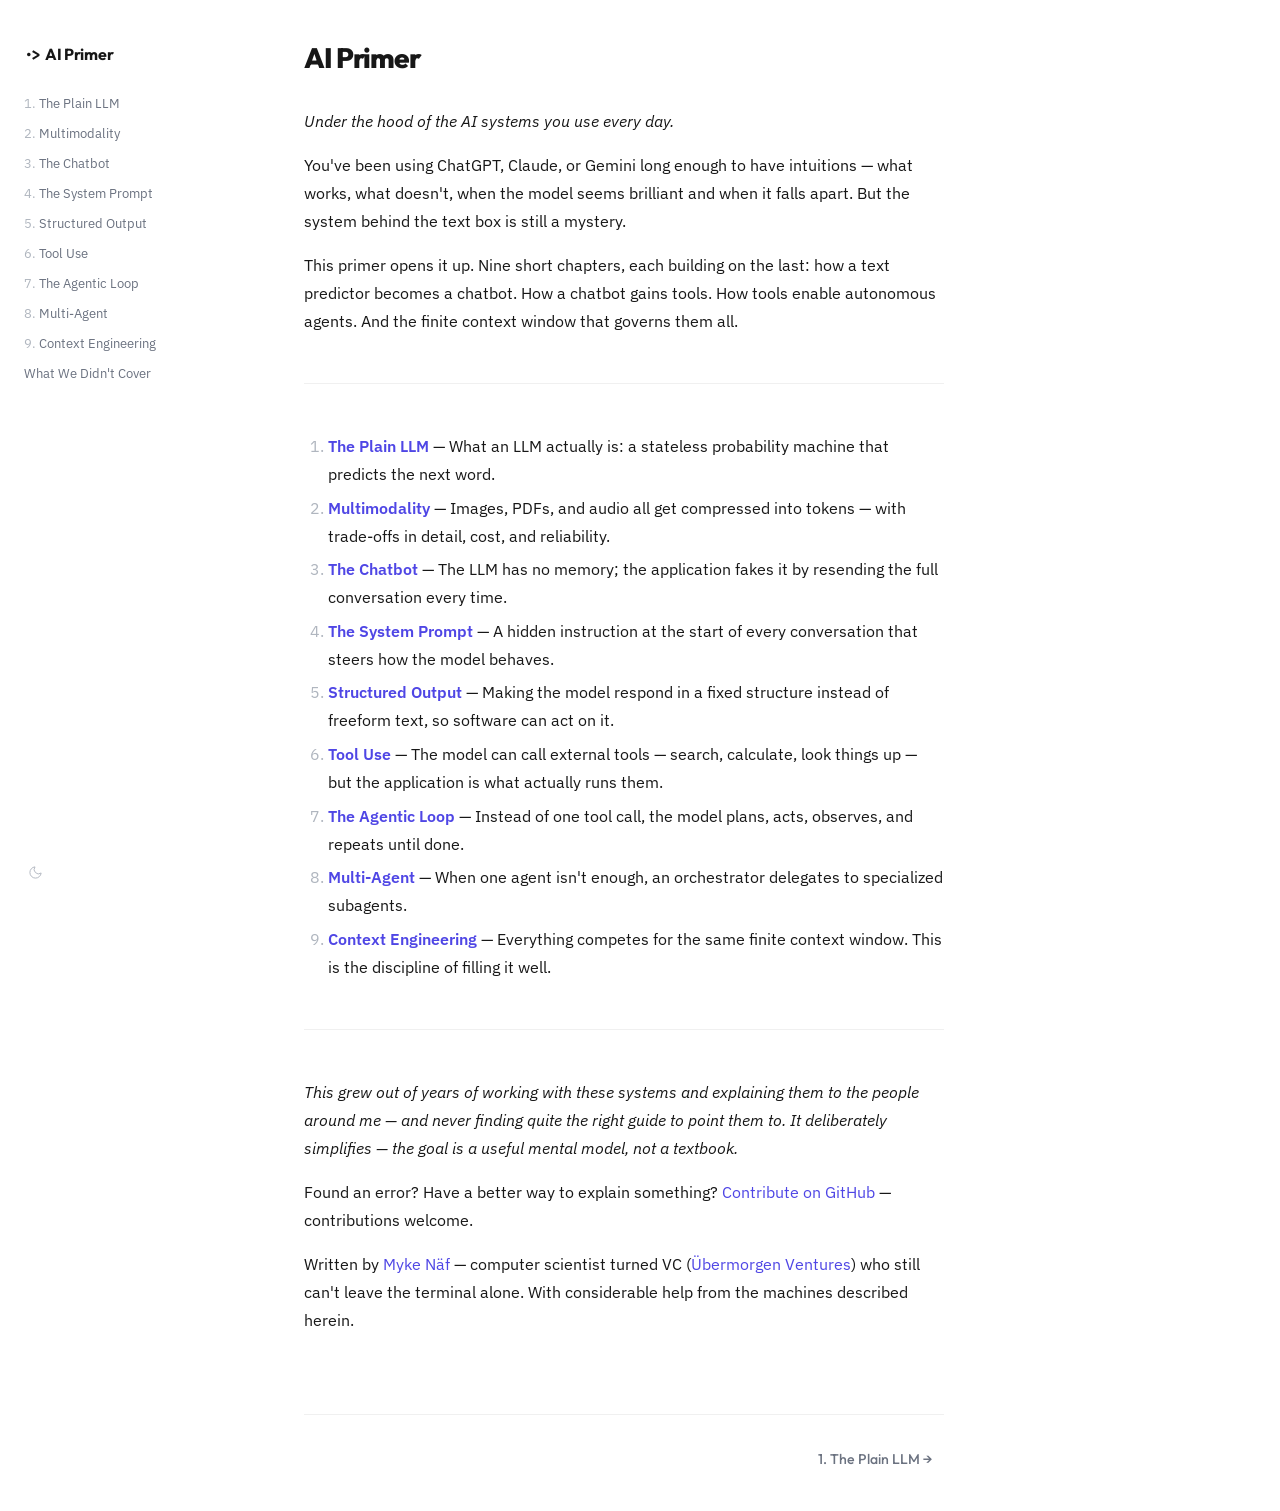
==== docs/index.html @ b0c19c47 "Replace GitBook with static HTML site builder Add build.py that generates a static site from toc.md " ====
<!DOCTYPE html>
<html lang="en">
<head>
  <meta charset="utf-8">
  <meta name="viewport" content="width=device-width, initial-scale=1">
  <title>AI Primer — AI Primer</title>
  <link rel="icon" type="image/svg+xml" href="favicon.svg">
  <script>(function(){var t=localStorage.getItem('theme')||(matchMedia('(prefers-color-scheme:dark)').matches?'dark':'light');document.documentElement.setAttribute('data-theme',t)})();</script>
  <link rel="preconnect" href="https://fonts.googleapis.com">
  <link rel="preconnect" href="https://fonts.gstatic.com" crossorigin>
  <link href="https://fonts.googleapis.com/css2?family=Outfit:wght@500;600;700;800&family=IBM+Plex+Sans:ital,wght@0,400;0,500;0,600;1,400&family=Fira+Code:wght@400&display=swap" rel="stylesheet">
  <style>
    :root {
      --font-display: 'Outfit', system-ui, sans-serif;
      --font-body: 'IBM Plex Sans', system-ui, sans-serif;
      --font-code: 'Fira Code', Consolas, monospace;

      --bg: #ffffff;
      --fg: #171717;
      --fg-muted: #6b7280;
      --fg-faint: #b0b6bf;
      --accent: #4f46e5;
      --accent-hover: #4338ca;
      --border: #f0f0f0;
      --code-bg: #f8f8f9;
      --sidebar-w: 240px;
      --content-max: 640px;
    }

    html[data-theme="dark"] {
      --bg: #0a0a0a;
      --fg: #e5e5e5;
      --fg-muted: #999;
      --fg-faint: #555;
      --accent: #a78bfa;
      --accent-hover: #c4b5fd;
      --border: #1e1e1e;
      --code-bg: #111111;
    }

    *, *::before, *::after { margin: 0; padding: 0; box-sizing: border-box; }
    html { scroll-behavior: smooth; }

    body {
      font-family: var(--font-body);
      background: var(--bg);
      color: var(--fg);
      line-height: 1.75;
      font-size: 1rem;
      display: flex;
      min-height: 100vh;
      -webkit-font-smoothing: antialiased;
    }

    /* --- Progress --- */
    .progress-bar {
      position: fixed;
      top: 0;
      left: 0;
      height: 1px;
      width: 0%;
      background: var(--accent);
      z-index: 1000;
      transition: width 0.15s linear;
    }

    /* --- Sidebar --- */
    .sidebar {
      width: var(--sidebar-w);
      min-width: var(--sidebar-w);
      background: var(--bg);
      position: fixed;
      top: 0; left: 0; bottom: 0;
      overflow-y: auto;
      z-index: 100;
      display: flex;
      flex-direction: column;
    }

    .sidebar-header {
      padding: 2.5rem 1.5rem 1.25rem;
    }

    .sidebar-top {
      display: flex;
      align-items: center;
    }

    .sidebar-logo {
      font-family: var(--font-display);
      font-size: 1rem;
      font-weight: 700;
      color: var(--fg);
      text-decoration: none;
      letter-spacing: -0.02em;
      transition: color 0.15s ease;
    }

    .sidebar-logo:hover { color: var(--accent); text-decoration: none; }

    .logo-mark { font-family: var(--font-code); letter-spacing: -0.2em; margin-right: 0.3em; }


    .theme-toggle {
      background: none;
      border: none;
      cursor: pointer;
      color: var(--fg-faint);
      padding: 0.25rem;
      display: flex;
      align-items: center;
      transition: color 0.15s ease;
    }

    .theme-toggle:hover { color: var(--fg); }
    .theme-toggle svg { width: 15px; height: 15px; }

    html[data-theme="light"] .icon-sun { display: none; }
    html[data-theme="dark"] .icon-moon { display: none; }

    .sidebar-links { padding: 0; flex: 1; }

    .sidebar-links a {
      display: flex;
      align-items: baseline;
      gap: 0.2rem;
      padding: 0.3rem 1.5rem;
      font-family: var(--font-body);
      font-size: 0.8rem;
      color: var(--fg-muted);
      text-decoration: none;
      line-height: 1.6;
      transition: color 0.15s ease;
    }

    .sidebar-links a:hover {
      color: var(--fg);
      text-decoration: none;
    }

    .sidebar-links a.active {
      color: var(--accent);
      font-weight: 500;
    }

    .ch-num {
      font-family: var(--font-body);
      font-size: 0.8rem;
      font-weight: 400;
      color: var(--fg-faint);
    }

    .sidebar-links a.active .ch-num { color: var(--accent); }

    .sidebar-footer {
      padding: 1rem 1.5rem;
    }

    /* --- Mobile menu --- */
    .mobile-menu-btn {
      display: none;
      position: fixed;
      top: 0.75rem;
      left: 0.75rem;
      z-index: 200;
      background: var(--bg);
      border: 1px solid var(--border);
      border-radius: 8px;
      width: 2.25rem;
      height: 2.25rem;
      cursor: pointer;
      color: var(--fg-muted);
      font-size: 0;
      align-items: center;
      justify-content: center;
    }

    .mobile-menu-btn svg { width: 16px; height: 16px; }

    .mobile-overlay {
      display: none;
      position: fixed;
      inset: 0;
      background: rgba(0,0,0,0.2);
      z-index: 50;
      opacity: 0;
      transition: opacity 0.25s ease;
    }

    /* --- Content --- */
    .content {
      margin-left: var(--sidebar-w);
      flex: 1;
      padding: 2.5rem 4rem;
      max-width: calc(var(--content-max) + 8rem);
      animation: fadeIn 0.3s ease;
    }

    @keyframes fadeIn {
      from { opacity: 0; }
      to { opacity: 1; }
    }

    /* --- Typography --- */
    h1 {
      font-family: var(--font-display);
      font-size: 1.75rem;
      font-weight: 800;
      line-height: 1.25;
      margin: 0 0 2rem;
      letter-spacing: -0.04em;
    }

    h2 {
      font-family: var(--font-display);
      font-size: 1.15rem;
      font-weight: 700;
      line-height: 1.3;
      margin: 3.5rem 0 1rem;
      letter-spacing: -0.025em;
    }

    h3 {
      font-family: var(--font-display);
      font-size: 0.95rem;
      font-weight: 700;
      line-height: 1.4;
      margin: 2.5rem 0 0.75rem;
      letter-spacing: -0.01em;
    }

    p { margin: 1rem 0; }

    a {
      color: var(--accent);
      text-decoration: none;
      transition: color 0.15s ease;
    }

    a:hover {
      color: var(--accent-hover);
      text-decoration: underline;
      text-underline-offset: 2px;
      text-decoration-thickness: 1px;
    }

    strong { font-weight: 600; }

    /* --- Code & Diagrams --- */
    code {
      font-family: var(--font-code);
      font-size: 0.85em;
      background: var(--code-bg);
      padding: 0.15em 0.35em;
      border-radius: 4px;
    }

    pre {
      background: var(--code-bg);
      border-radius: 6px;
      padding: 1.25rem 1.5rem;
      overflow-x: auto;
      margin: 1.75rem 0;
      line-height: 1.45;
    }

    pre code {
      background: none;
      padding: 0;
      font-size: 0.85rem;
      line-height: inherit;
      display: block;
    }

    /* --- Blockquotes --- */
    blockquote {
      border-left: 2px solid var(--border);
      padding-left: 1.25rem;
      margin: 1.5rem 0;
      color: var(--fg-muted);
    }

    blockquote p { margin: 0.5rem 0; }

    /* --- Tables --- */
    table {
      width: 100%;
      border-collapse: collapse;
      margin: 1.5rem 0;
      font-size: 0.88rem;
    }

    th, td {
      text-align: left;
      padding: 0.6rem 0.75rem;
      border-bottom: 1px solid var(--border);
    }

    th {
      font-family: var(--font-display);
      font-weight: 600;
      font-size: 0.7rem;
      text-transform: uppercase;
      letter-spacing: 0.06em;
      color: var(--fg-muted);
    }

    tr:last-child td { border-bottom: none; }

    /* --- Lists --- */
    ul, ol { margin: 1rem 0; padding-left: 1.5rem; }
    li { margin: 0.35rem 0; }
    li::marker { color: var(--fg-faint); }

    /* --- Misc --- */
    hr { border: none; border-top: 1px solid var(--border); margin: 3rem 0; }
    img { max-width: 100%; height: auto; margin: 1.5rem 0; }

    /* --- Prev/Next --- */
    .prev-next {
      display: flex;
      justify-content: space-between;
      margin-top: 5rem;
      padding-top: 2rem;
      border-top: 1px solid var(--border);
      font-family: var(--font-display);
      font-size: 0.88rem;
    }

    .prev-next a {
      max-width: 48%;
      color: var(--fg-muted);
      font-weight: 500;
      padding: 0.5rem 0.75rem;
      border-radius: 6px;
      transition: all 0.15s ease;
    }

    .prev-next a:hover { color: var(--accent); background: var(--code-bg); text-decoration: none; }

    /* --- Scrollbar --- */
    ::-webkit-scrollbar { width: 0px; }
    ::selection { background: var(--accent); color: #fff; }

    /* --- Mobile --- */
    @media (max-width: 860px) {
      .mobile-menu-btn { display: flex; }
      .mobile-overlay { display: block; }

      .sidebar {
        transform: translateX(-100%);
        transition: transform 0.25s cubic-bezier(0.4, 0, 0.2, 1);
        background: var(--bg);
      }

      .sidebar.open {
        transform: translateX(0);
        box-shadow: 2px 0 24px rgba(0,0,0,0.06);
      }

      .mobile-overlay.open { opacity: 1; }

      .content {
        margin-left: 0;
        padding: 2rem 1.5rem;
        padding-top: 4rem;
        max-width: 100%;
      }

      h1 { font-size: 1.5rem; }
    }

    @media print {
      .sidebar, .mobile-menu-btn, .progress-bar, .prev-next, .mobile-overlay { display: none !important; }
      .content { margin-left: 0; max-width: 100%; padding: 0; }
    }
  </style>
</head>
<body>
  <div class="progress-bar"></div>
  <div class="mobile-overlay"></div>
  <button class="mobile-menu-btn" aria-label="Toggle navigation">
    <svg viewBox="0 0 24 24" fill="none" stroke="currentColor" stroke-width="2" stroke-linecap="round"><line x1="3" y1="6" x2="21" y2="6"/><line x1="3" y1="12" x2="21" y2="12"/><line x1="3" y1="18" x2="21" y2="18"/></svg>
  </button>
  <nav class="sidebar">
    <div class="sidebar-header">
      <a href="index.html" class="sidebar-logo"><span class="logo-mark">·&gt;</span> AI Primer</a>
    </div>
    <div class="sidebar-links">
      <a href="01-plain-llm.html"><span class="ch-num">1.</span>The Plain LLM</a>
<a href="02-multimodality.html"><span class="ch-num">2.</span>Multimodality</a>
<a href="03-chatbot.html"><span class="ch-num">3.</span>The Chatbot</a>
<a href="04-system-prompt.html"><span class="ch-num">4.</span>The System Prompt</a>
<a href="05-structured-output.html"><span class="ch-num">5.</span>Structured Output</a>
<a href="06-tool-use.html"><span class="ch-num">6.</span>Tool Use</a>
<a href="07-agentic-loop.html"><span class="ch-num">7.</span>The Agentic Loop</a>
<a href="08-multi-agent.html"><span class="ch-num">8.</span>Multi-Agent</a>
<a href="09-context-engineering.html"><span class="ch-num">9.</span>Context Engineering</a>
<a href="what-we-didnt-cover.html">What We Didn't Cover</a>
    </div>
    <div class="sidebar-footer">
      <button class="theme-toggle" aria-label="Toggle theme">
        <svg class="icon-moon" viewBox="0 0 24 24" fill="none" stroke="currentColor" stroke-width="1.5"><path d="M21 12.79A9 9 0 1 1 11.21 3 7 7 0 0 0 21 12.79z"/></svg>
        <svg class="icon-sun" viewBox="0 0 24 24" fill="none" stroke="currentColor" stroke-width="1.5"><circle cx="12" cy="12" r="5"/><line x1="12" y1="1" x2="12" y2="3"/><line x1="12" y1="21" x2="12" y2="23"/><line x1="4.22" y1="4.22" x2="5.64" y2="5.64"/><line x1="18.36" y1="18.36" x2="19.78" y2="19.78"/><line x1="1" y1="12" x2="3" y2="12"/><line x1="21" y1="12" x2="23" y2="12"/><line x1="4.22" y1="19.78" x2="5.64" y2="18.36"/><line x1="18.36" y1="5.64" x2="19.78" y2="4.22"/></svg>
      </button>
    </div>
  </nav>
  <main class="content">
    <article><h1>AI Primer</h1>
<p><em>Under the hood of the AI systems you use every day.</em></p>
<p>You've been using ChatGPT, Claude, or Gemini long enough to have intuitions — what works, what doesn't, when the model seems brilliant and when it falls apart. But the system behind the text box is still a mystery.</p>
<p>This primer opens it up. Nine short chapters, each building on the last: how a text predictor becomes a chatbot. How a chatbot gains tools. How tools enable autonomous agents. And the finite context window that governs them all.</p>
<hr />
<ol>
<li><a href="01-plain-llm.html"><strong>The Plain LLM</strong></a> — What an LLM actually is: a stateless probability machine that predicts the next word.</li>
<li><a href="02-multimodality.html"><strong>Multimodality</strong></a> — Images, PDFs, and audio all get compressed into tokens — with trade-offs in detail, cost, and reliability.</li>
<li><a href="03-chatbot.html"><strong>The Chatbot</strong></a> — The LLM has no memory; the application fakes it by resending the full conversation every time.</li>
<li><a href="04-system-prompt.html"><strong>The System Prompt</strong></a> — A hidden instruction at the start of every conversation that steers how the model behaves.</li>
<li><a href="05-structured-output.html"><strong>Structured Output</strong></a> — Making the model respond in a fixed structure instead of freeform text, so software can act on it.</li>
<li><a href="06-tool-use.html"><strong>Tool Use</strong></a> — The model can call external tools — search, calculate, look things up — but the application is what actually runs them.</li>
<li><a href="07-agentic-loop.html"><strong>The Agentic Loop</strong></a> — Instead of one tool call, the model plans, acts, observes, and repeats until done.</li>
<li><a href="08-multi-agent.html"><strong>Multi-Agent</strong></a> — When one agent isn't enough, an orchestrator delegates to specialized subagents.</li>
<li><a href="09-context-engineering.html"><strong>Context Engineering</strong></a> — Everything competes for the same finite context window. This is the discipline of filling it well.</li>
</ol>
<hr />
<p><em>This grew out of years of working with these systems and explaining them to the people around me — and never finding quite the right guide to point them to. It deliberately simplifies — the goal is a useful mental model, not a textbook.</em></p>
<p>Found an error? Have a better way to explain something? <a href="https://github.com/ymyke/ai-primer">Contribute on GitHub</a> — contributions welcome.</p>
<p>Written by <a href="https://ch.linkedin.com/in/michaelnaef">Myke Näf</a> — computer scientist turned VC (<a href="https://uebermorgen.vc">Übermorgen Ventures</a>) who still can't leave the terminal alone. With considerable help from the machines described herein.</p>
</article>
    <div class="prev-next">
      <div></div>
      <div><a href="01-plain-llm.html">1. The Plain LLM →</a></div>
    </div>
  </main>
  <script>
    (function() {
      var bar = document.querySelector('.progress-bar');
      window.addEventListener('scroll', function() {
        var h = document.documentElement.scrollHeight - window.innerHeight;
        bar.style.width = h > 0 ? (window.scrollY / h * 100) + '%' : '0%';
      });
      var btn = document.querySelector('.mobile-menu-btn');
      var sidebar = document.querySelector('.sidebar');
      var overlay = document.querySelector('.mobile-overlay');
      btn.addEventListener('click', function() {
        sidebar.classList.toggle('open');
        overlay.classList.toggle('open');
      });
      overlay.addEventListener('click', function() {
        sidebar.classList.remove('open');
        overlay.classList.remove('open');
      });
      document.querySelector('.theme-toggle').addEventListener('click', function() {
        var d = document.documentElement;
        var next = d.getAttribute('data-theme') === 'dark' ? 'light' : 'dark';
        d.setAttribute('data-theme', next);
        localStorage.setItem('theme', next);
      });
    })();
  </script>
</body>
</html>
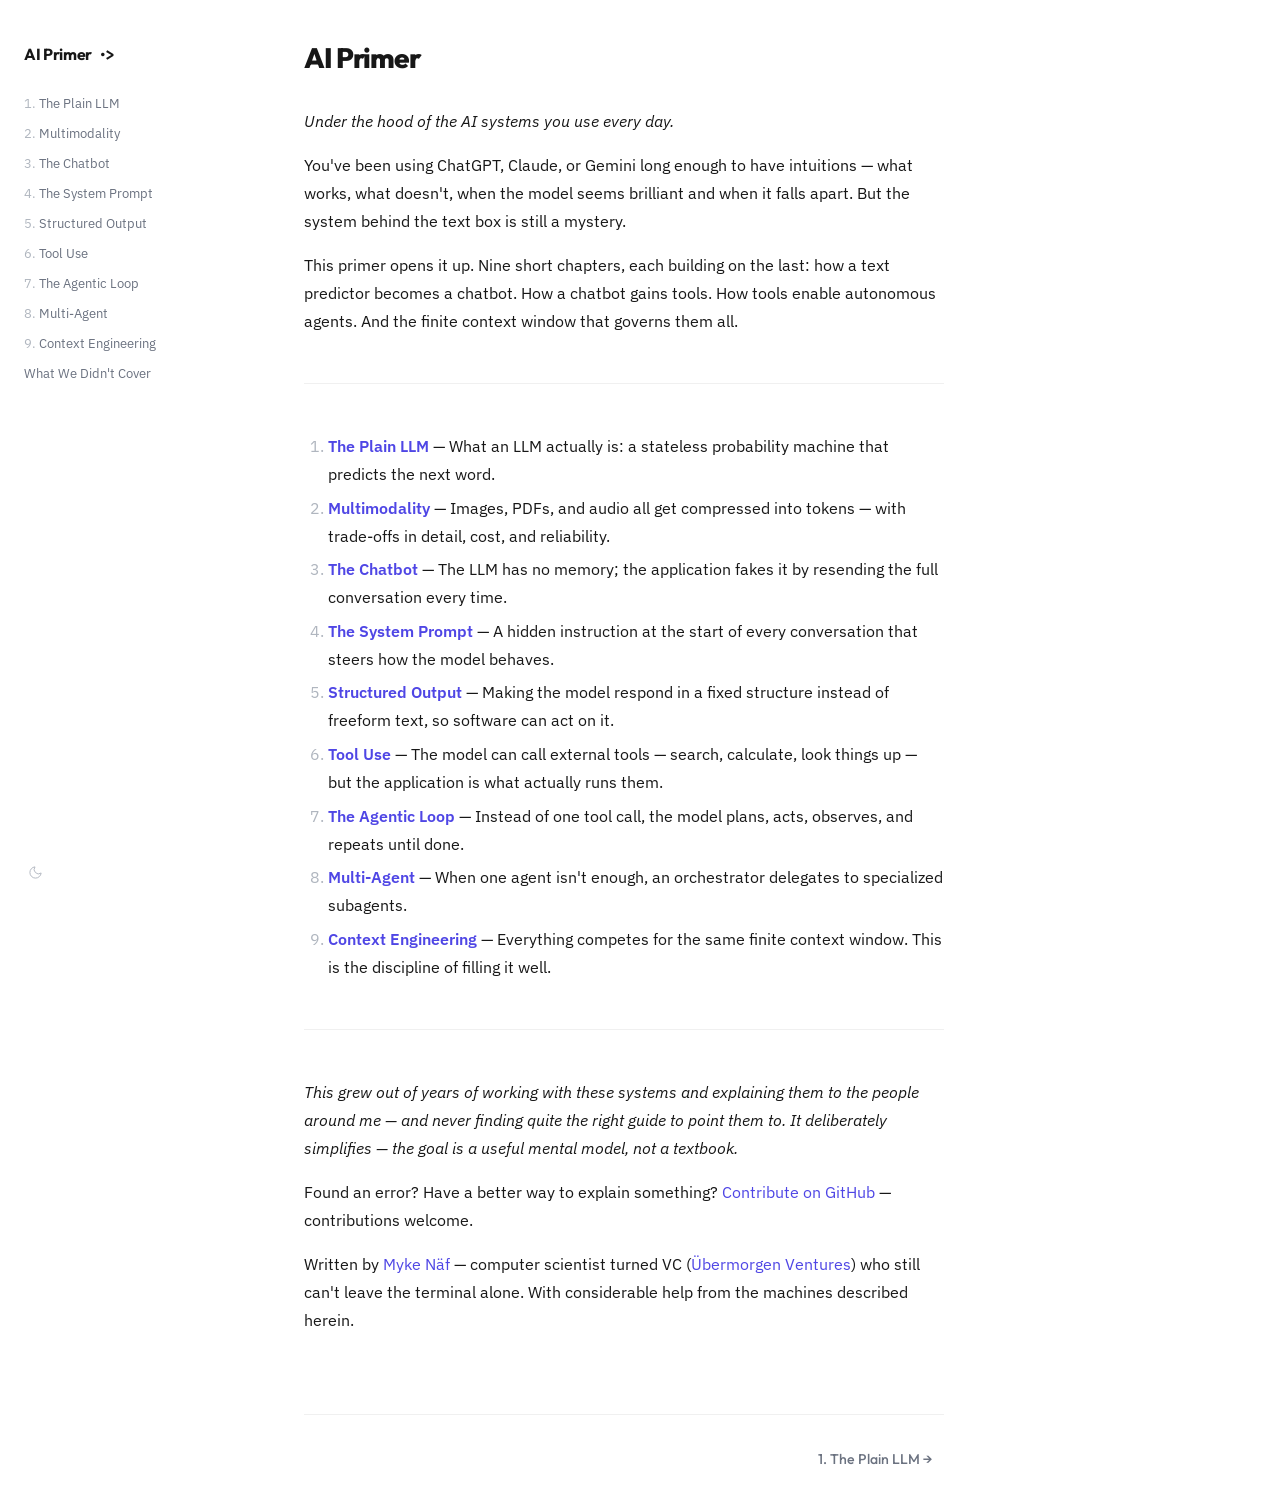
==== commit 86337cc6: "Move logo mark after site title in sidebar" ====
--- a/docs/index.html
+++ b/docs/index.html
@@ -98,7 +98,7 @@
 
     .sidebar-logo:hover { color: var(--accent); text-decoration: none; }
 
-    .logo-mark { font-family: var(--font-code); letter-spacing: -0.2em; margin-right: 0.3em; }
+    .logo-mark { font-family: var(--font-code); letter-spacing: -0.2em; margin-left: 0.2em; }
 
 
     .theme-toggle {
@@ -384,7 +384,7 @@
   </button>
   <nav class="sidebar">
     <div class="sidebar-header">
-      <a href="index.html" class="sidebar-logo"><span class="logo-mark">·&gt;</span> AI Primer</a>
+      <a href="index.html" class="sidebar-logo">AI Primer <span class="logo-mark">·&gt;</span></a>
     </div>
     <div class="sidebar-links">
       <a href="01-plain-llm.html"><span class="ch-num">1.</span>The Plain LLM</a>
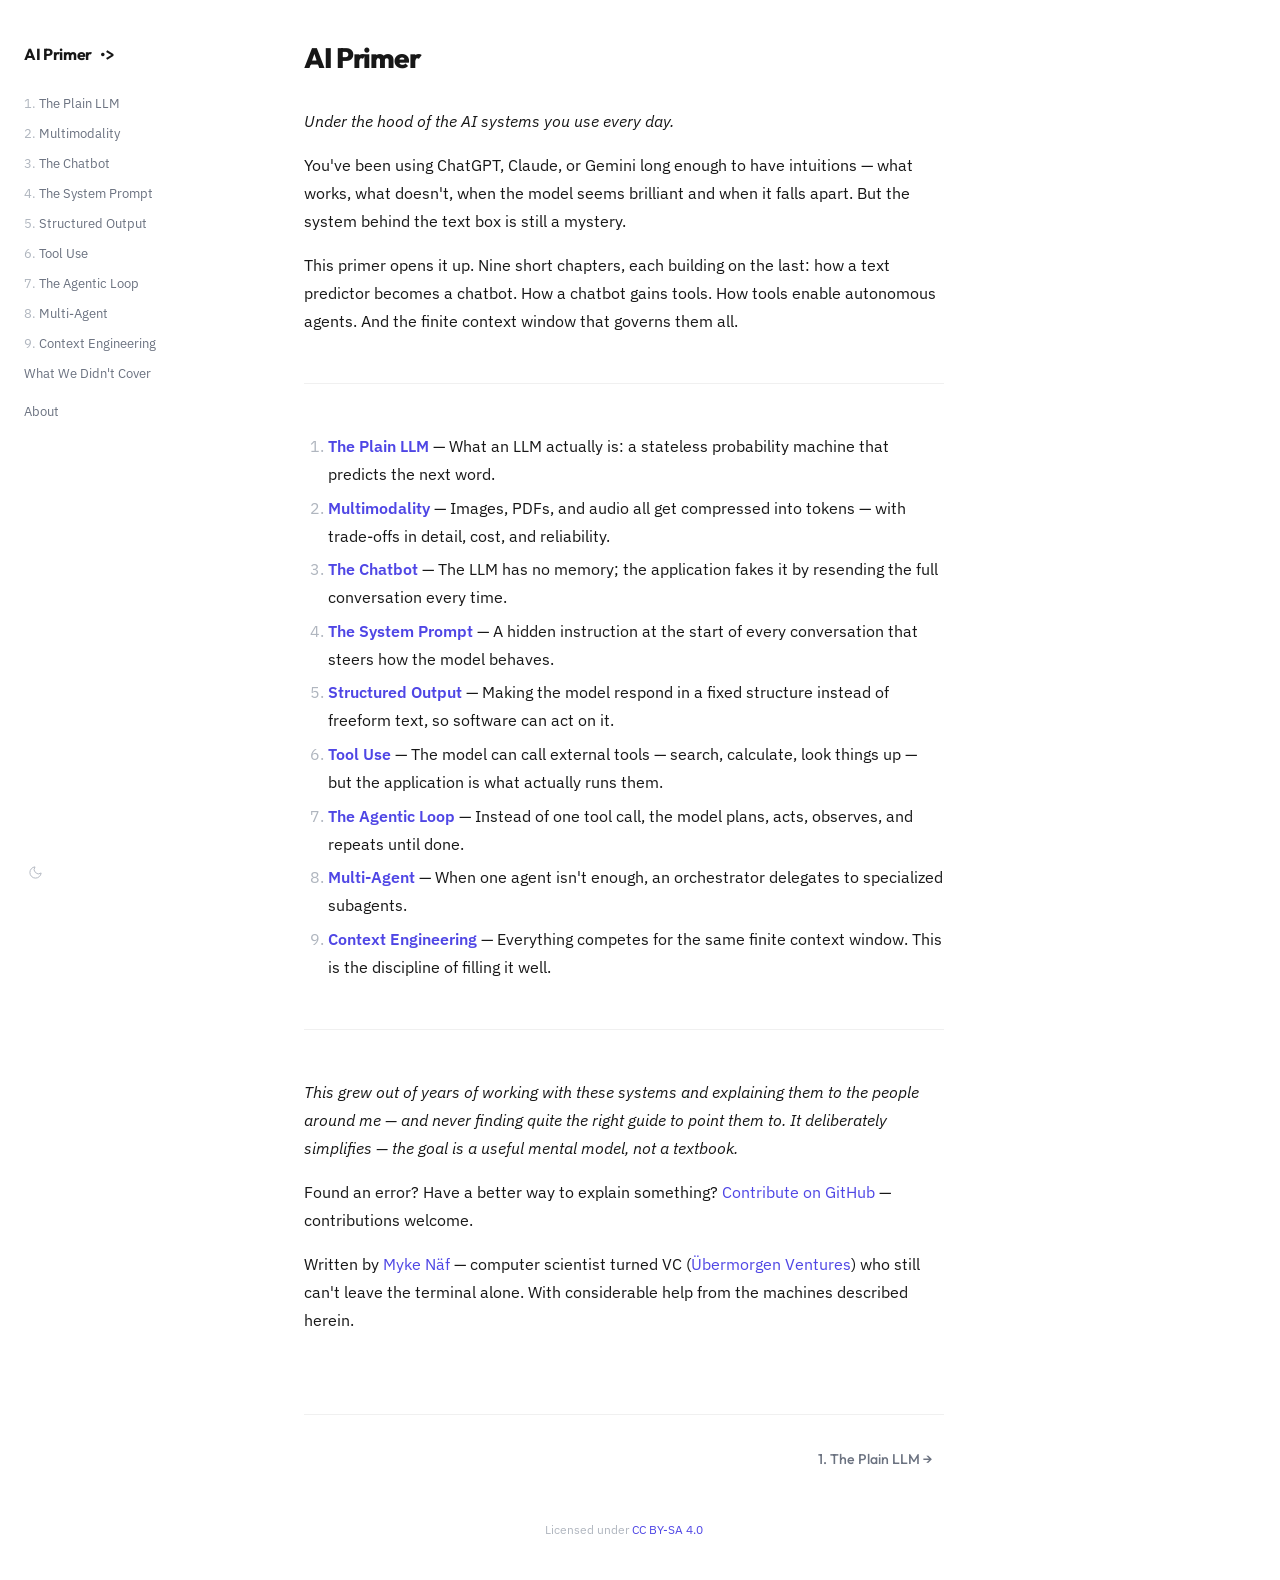
==== commit a8e9b9cc: "Add About link to sidebar navigation" ====
--- a/docs/index.html
+++ b/docs/index.html
@@ -151,6 +151,8 @@
     }
 
     .sidebar-links a.active .ch-num { color: var(--accent); }
+
+    .sidebar-about { margin-top: 0.5rem; }
 
     .sidebar-footer {
       padding: 1rem 1.5rem;
@@ -337,6 +339,13 @@
     }
 
     .prev-next a:hover { color: var(--accent); background: var(--code-bg); text-decoration: none; }
+
+    .license {
+      margin-top: 3rem;
+      font-size: 0.75rem;
+      color: var(--fg-faint);
+      text-align: center;
+    }
 
     /* --- Scrollbar --- */
     ::-webkit-scrollbar { width: 0px; }
@@ -397,6 +406,7 @@
 <a href="08-multi-agent.html"><span class="ch-num">8.</span>Multi-Agent</a>
 <a href="09-context-engineering.html"><span class="ch-num">9.</span>Context Engineering</a>
 <a href="what-we-didnt-cover.html">What We Didn't Cover</a>
+<a href="index.html" class="sidebar-about">About</a>
     </div>
     <div class="sidebar-footer">
       <button class="theme-toggle" aria-label="Toggle theme">
@@ -431,6 +441,9 @@
       <div></div>
       <div><a href="01-plain-llm.html">1. The Plain LLM →</a></div>
     </div>
+    <footer class="license">
+      Licensed under <a href="https://creativecommons.org/licenses/by-sa/4.0/">CC BY-SA 4.0</a>
+    </footer>
   </main>
   <script>
     (function() {
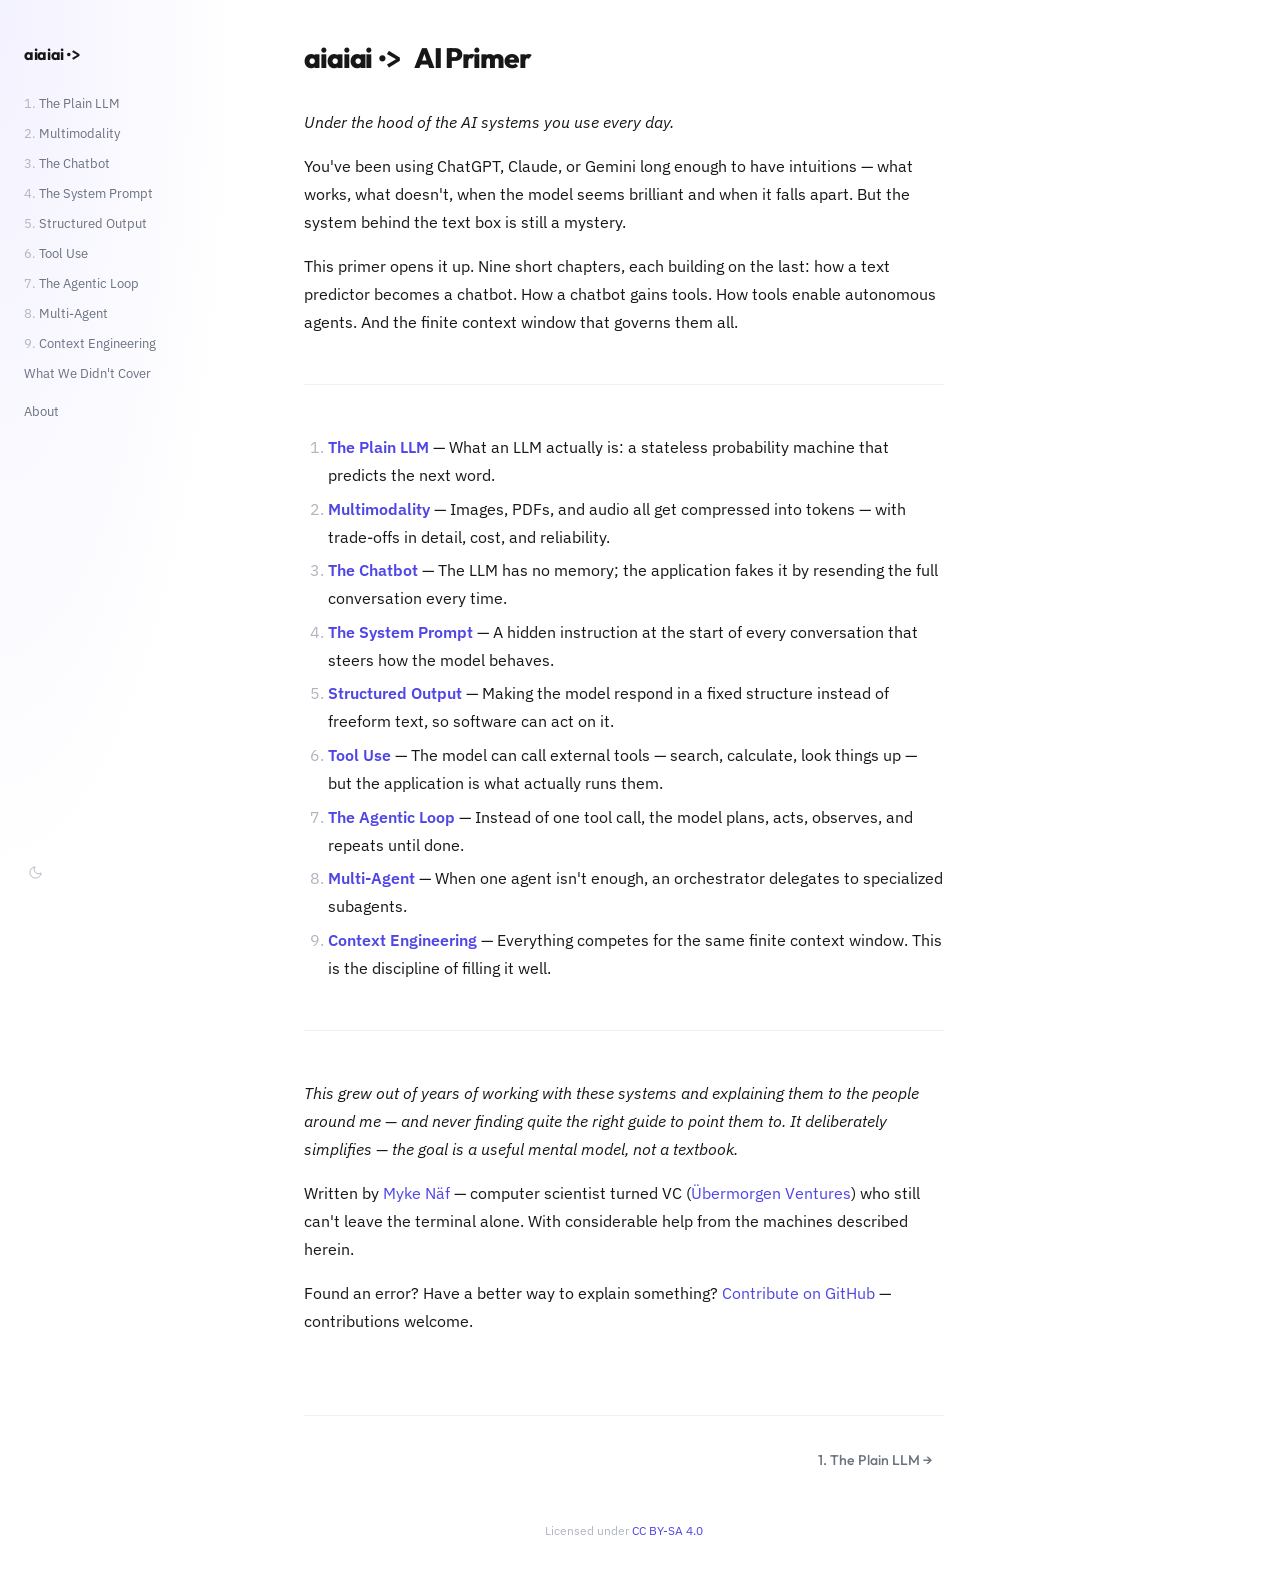
==== commit 8694897d: "Apply aiaiai lockup to site branding" ====
--- a/docs/index.html
+++ b/docs/index.html
@@ -22,20 +22,20 @@
       --accent: #4f46e5;
       --accent-hover: #4338ca;
       --border: #f0f0f0;
-      --code-bg: #f8f8f9;
+      --code-bg: #f3f2ff;
       --sidebar-w: 240px;
       --content-max: 640px;
     }
 
     html[data-theme="dark"] {
-      --bg: #0a0a0a;
+      --bg: #161616;
       --fg: #e5e5e5;
       --fg-muted: #999;
       --fg-faint: #555;
       --accent: #a78bfa;
       --accent-hover: #c4b5fd;
       --border: #1e1e1e;
-      --code-bg: #111111;
+      --code-bg: #110f1a;
     }
 
     *, *::before, *::after { margin: 0; padding: 0; box-sizing: border-box; }
@@ -52,23 +52,11 @@
       -webkit-font-smoothing: antialiased;
     }
 
-    /* --- Progress --- */
-    .progress-bar {
-      position: fixed;
-      top: 0;
-      left: 0;
-      height: 1px;
-      width: 0%;
-      background: var(--accent);
-      z-index: 1000;
-      transition: width 0.15s linear;
-    }
-
     /* --- Sidebar --- */
     .sidebar {
       width: var(--sidebar-w);
       min-width: var(--sidebar-w);
-      background: var(--bg);
+      background: radial-gradient(ellipse at top left, #f3f2ff 0%, var(--bg) 70%);
       position: fixed;
       top: 0; left: 0; bottom: 0;
       overflow-y: auto;
@@ -98,7 +86,17 @@
 
     .sidebar-logo:hover { color: var(--accent); text-decoration: none; }
 
-    .logo-mark { font-family: var(--font-code); letter-spacing: -0.2em; margin-left: 0.2em; }
+    .logo-mark {
+      display: inline-block;
+      font-family: var(--font-code);
+      letter-spacing: -0.2em;
+      margin-left: -0.02em;
+    }
+
+    .title-logo-mark {
+      margin-left: 0.05em;
+      margin-right: 0.62em;
+    }
 
 
     .theme-toggle {
@@ -117,6 +115,7 @@
 
     html[data-theme="light"] .icon-sun { display: none; }
     html[data-theme="dark"] .icon-moon { display: none; }
+    html[data-theme="dark"] .sidebar { background: radial-gradient(ellipse at top left, #100f18 0%, var(--bg) 70%); }
 
     .sidebar-links { padding: 0; flex: 1; }
 
@@ -274,6 +273,9 @@
       display: block;
     }
 
+    .dc { color: #7c7cf0; }
+    html[data-theme="dark"] .dc { color: #6e6ec0; }
+
     /* --- Blockquotes --- */
     blockquote {
       border-left: 2px solid var(--border);
@@ -380,20 +382,19 @@
     }
 
     @media print {
-      .sidebar, .mobile-menu-btn, .progress-bar, .prev-next, .mobile-overlay { display: none !important; }
+      .sidebar, .mobile-menu-btn, .prev-next, .mobile-overlay { display: none !important; }
       .content { margin-left: 0; max-width: 100%; padding: 0; }
     }
   </style>
 </head>
 <body>
-  <div class="progress-bar"></div>
   <div class="mobile-overlay"></div>
   <button class="mobile-menu-btn" aria-label="Toggle navigation">
     <svg viewBox="0 0 24 24" fill="none" stroke="currentColor" stroke-width="2" stroke-linecap="round"><line x1="3" y1="6" x2="21" y2="6"/><line x1="3" y1="12" x2="21" y2="12"/><line x1="3" y1="18" x2="21" y2="18"/></svg>
   </button>
   <nav class="sidebar">
     <div class="sidebar-header">
-      <a href="index.html" class="sidebar-logo">AI Primer <span class="logo-mark">·&gt;</span></a>
+      <a href="index.html" class="sidebar-logo">aiaiai<span class="logo-mark">·&gt;</span></a>
     </div>
     <div class="sidebar-links">
       <a href="01-plain-llm.html"><span class="ch-num">1.</span>The Plain LLM</a>
@@ -416,8 +417,7 @@
     </div>
   </nav>
   <main class="content">
-    <article><h1>AI Primer</h1>
-<p><em>Under the hood of the AI systems you use every day.</em></p>
+    <article><h1>aiaiai<span class="logo-mark title-logo-mark">·&gt;</span>AI Primer</h1><p><em>Under the hood of the AI systems you use every day.</em></p>
 <p>You've been using ChatGPT, Claude, or Gemini long enough to have intuitions — what works, what doesn't, when the model seems brilliant and when it falls apart. But the system behind the text box is still a mystery.</p>
 <p>This primer opens it up. Nine short chapters, each building on the last: how a text predictor becomes a chatbot. How a chatbot gains tools. How tools enable autonomous agents. And the finite context window that governs them all.</p>
 <hr />
@@ -434,8 +434,8 @@
 </ol>
 <hr />
 <p><em>This grew out of years of working with these systems and explaining them to the people around me — and never finding quite the right guide to point them to. It deliberately simplifies — the goal is a useful mental model, not a textbook.</em></p>
+<p>Written by <a href="https://ch.linkedin.com/in/michaelnaef">Myke Näf</a> — computer scientist turned VC (<a href="https://uebermorgen.vc">Übermorgen Ventures</a>) who still can't leave the terminal alone. With considerable help from the machines described herein.</p>
 <p>Found an error? Have a better way to explain something? <a href="https://github.com/ymyke/ai-primer">Contribute on GitHub</a> — contributions welcome.</p>
-<p>Written by <a href="https://ch.linkedin.com/in/michaelnaef">Myke Näf</a> — computer scientist turned VC (<a href="https://uebermorgen.vc">Übermorgen Ventures</a>) who still can't leave the terminal alone. With considerable help from the machines described herein.</p>
 </article>
     <div class="prev-next">
       <div></div>
@@ -447,10 +447,8 @@
   </main>
   <script>
     (function() {
-      var bar = document.querySelector('.progress-bar');
-      window.addEventListener('scroll', function() {
-        var h = document.documentElement.scrollHeight - window.innerHeight;
-        bar.style.width = h > 0 ? (window.scrollY / h * 100) + '%' : '0%';
+      document.querySelectorAll('pre code').forEach(function(el) {
+        el.innerHTML = el.innerHTML.replace(/([┌┐└┘│─├┤┬┴┼▼▶◀═╔╗╚╝║╠╣╦╩╬→←↓↑▲►◄●·]+)/g, '<span class="dc">$1</span>');
       });
       var btn = document.querySelector('.mobile-menu-btn');
       var sidebar = document.querySelector('.sidebar');
